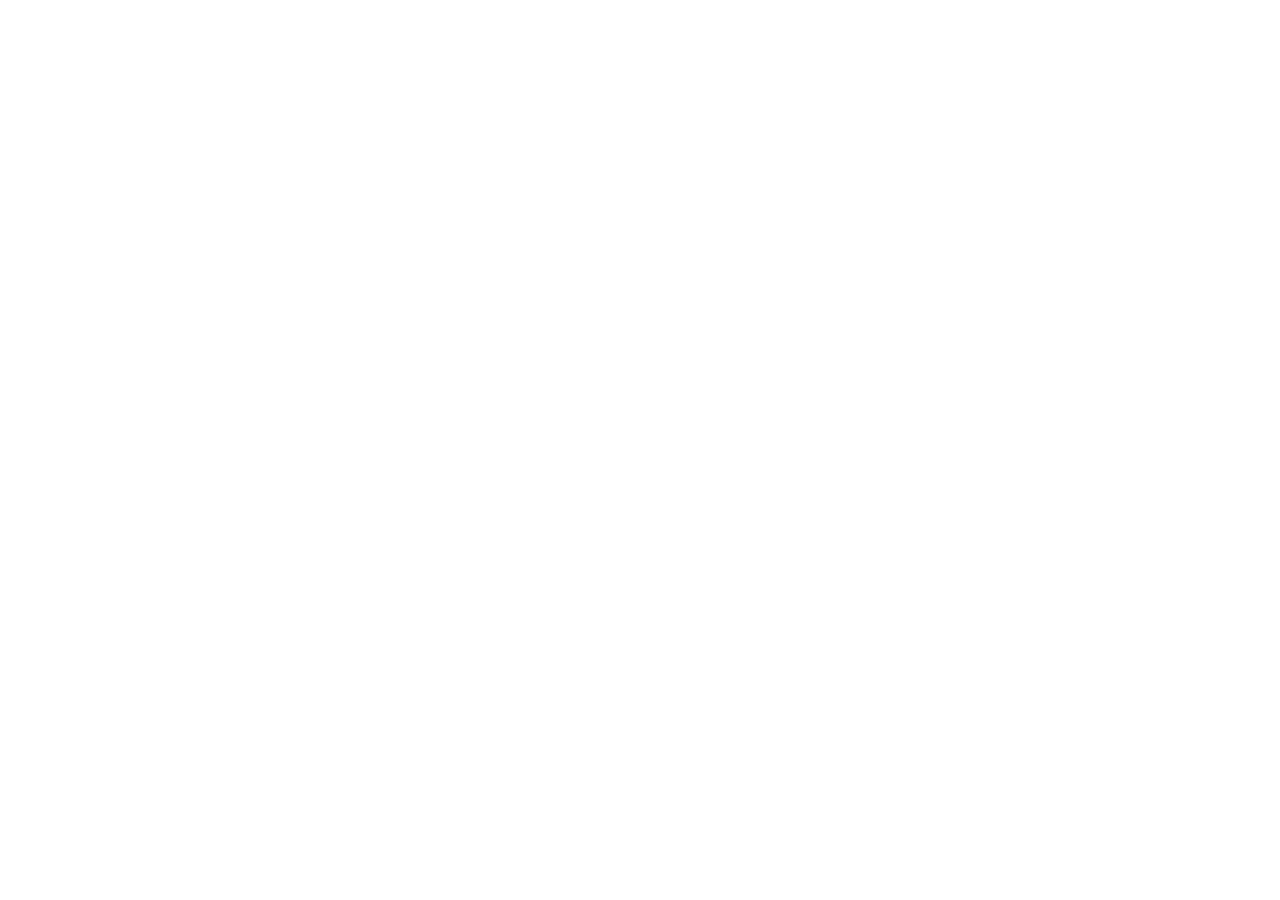
==== index.html @ 8ea020e8 "Add files via upload" ====
<!doctype html>
<html lang="en">
  <head>
    <meta charset="UTF-8" />
    <link rel="icon" type="image/svg+xml" href="/favicon.svg" />
    <meta name="viewport" content="width=device-width, initial-scale=1.0" />
    <meta name="theme-color" content="#090b0a" />
    <meta name="description" content="AI-powered marketing services and practical digital products for ambitious small businesses." />
    <meta property="og:type" content="website" />
    <meta property="og:url" content="https://ai.dev-set.com/" />
    <meta property="og:title" content="Dev-Set AI — Marketing smarter. Grow faster." />
    <meta property="og:description" content="AI-powered marketing services and practical digital products for ambitious small businesses." />
    <meta property="og:site_name" content="Dev-Set AI" />
    <title>Dev-Set AI — Marketing smarter. Grow faster.</title>
    <script type="module" crossorigin src="/assets/index-Lcvc9ckn.js"></script>
    <link rel="stylesheet" crossorigin href="/assets/index-BlDWDCMd.css">
  </head>
  <body>
    <div id="root"></div>
  </body>
</html>
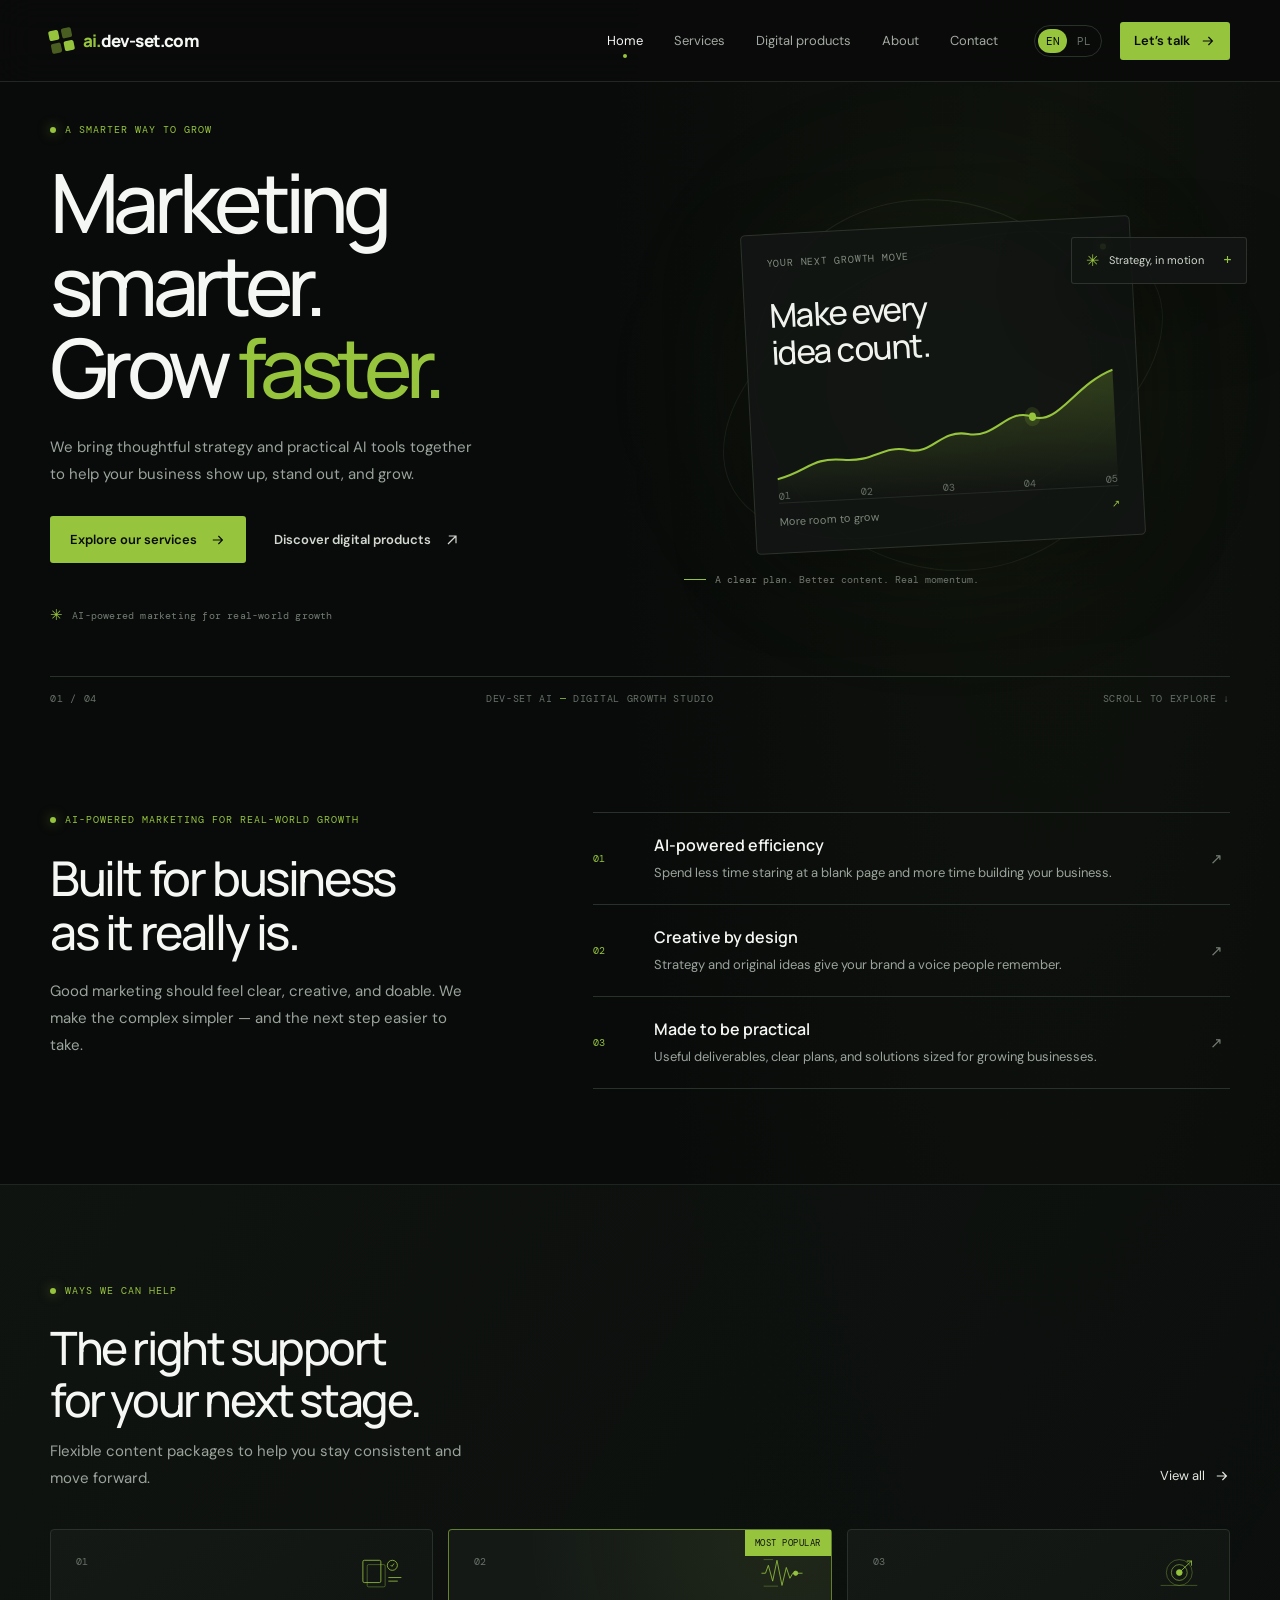
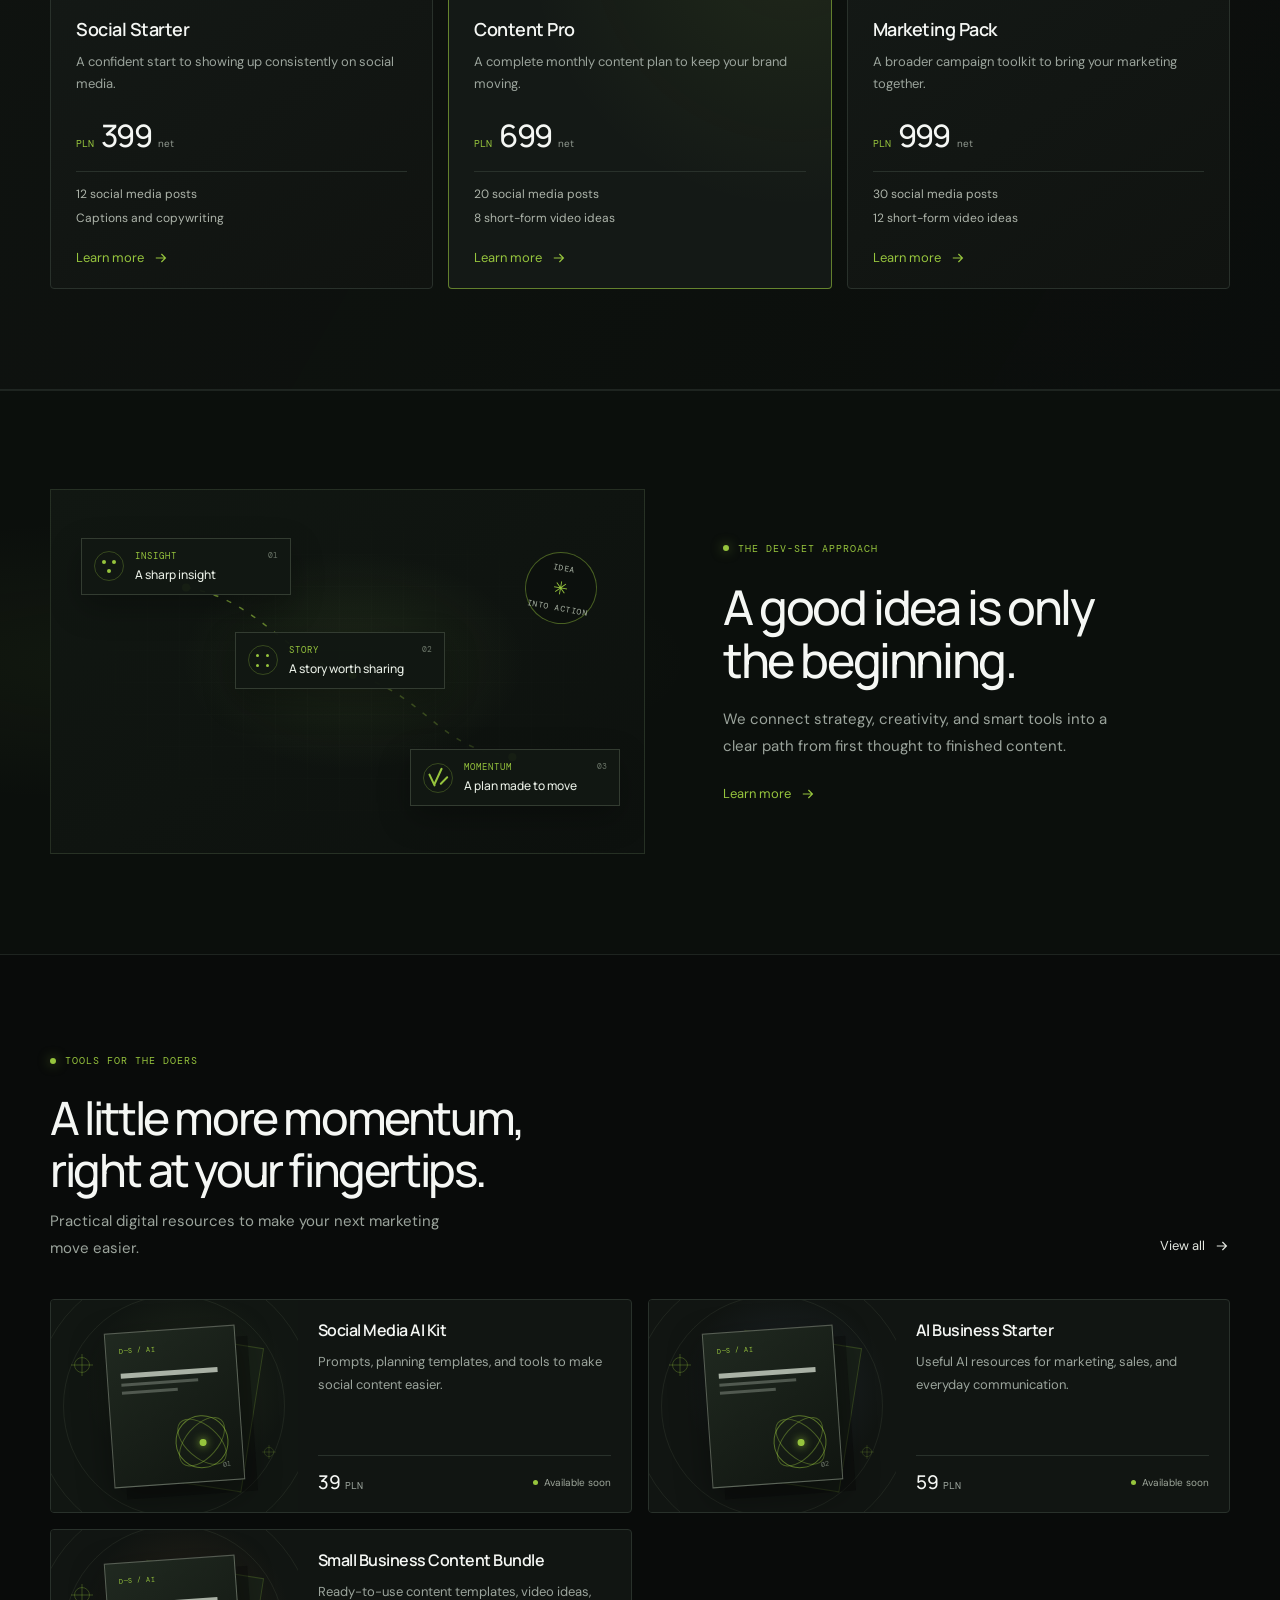
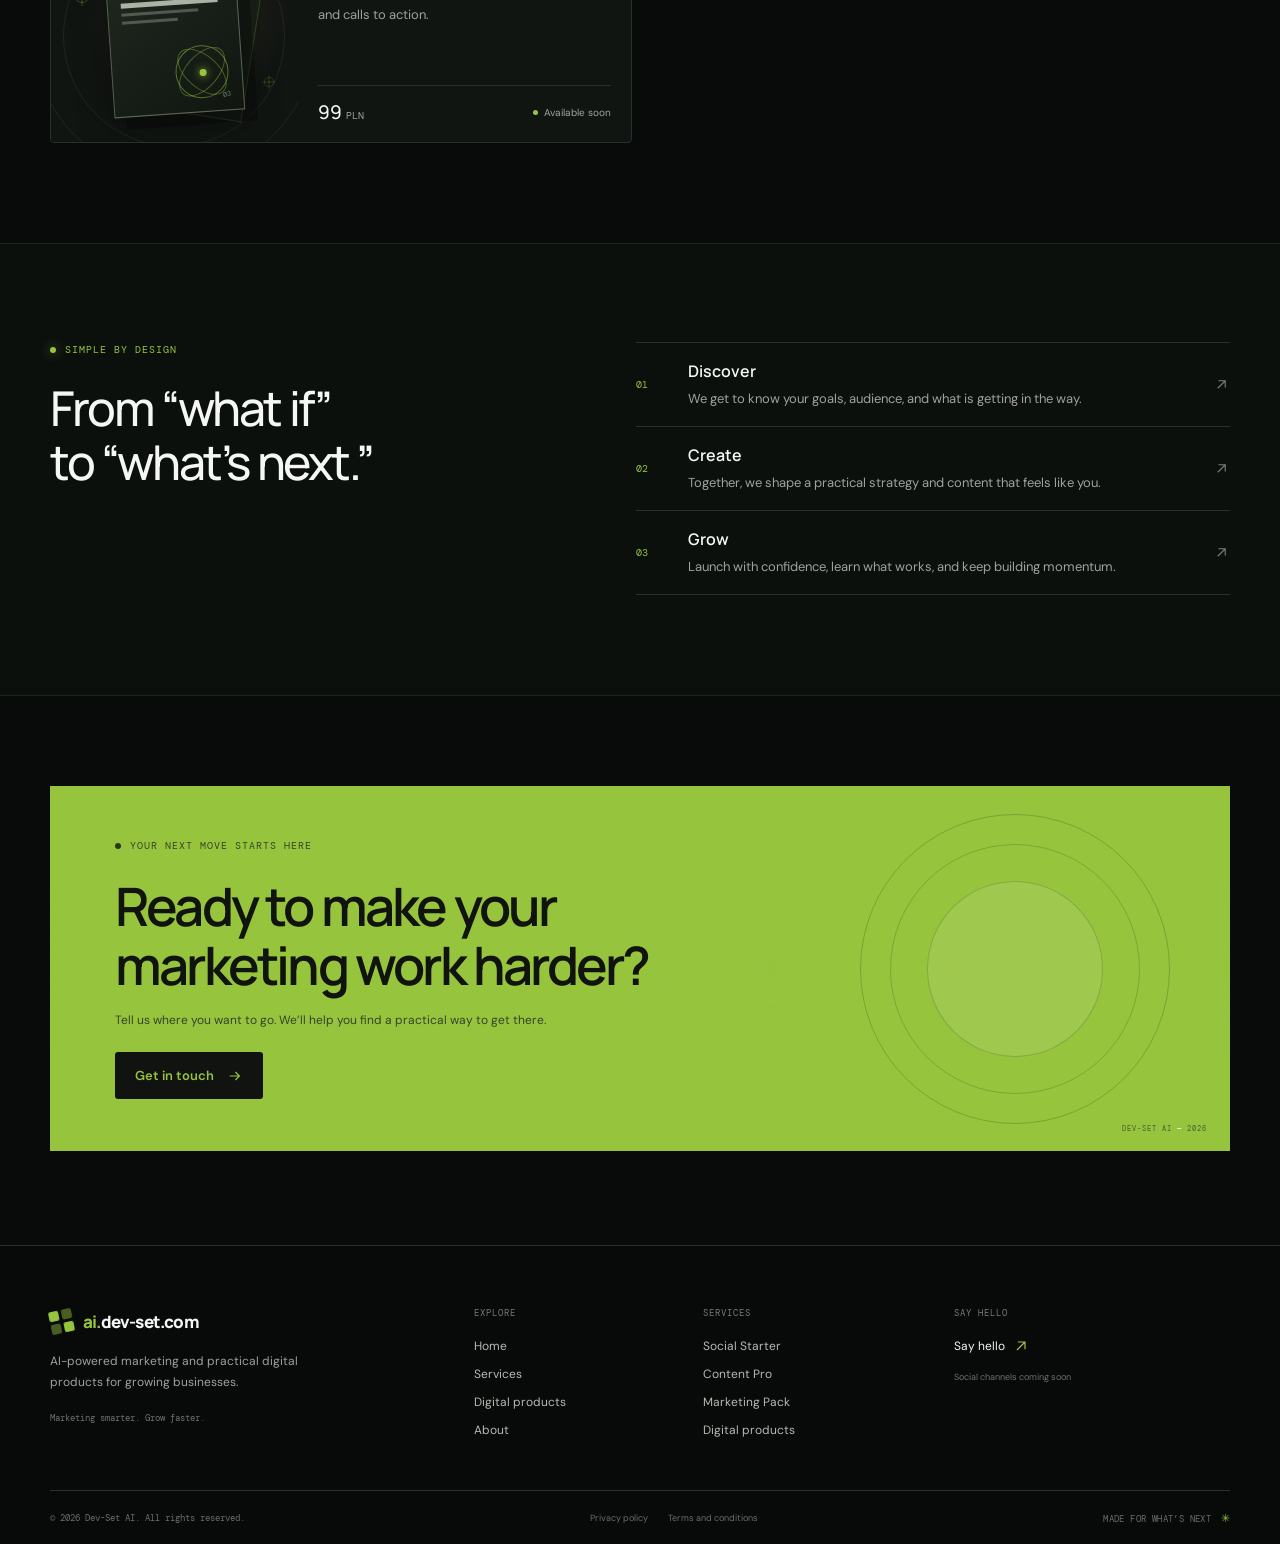
==== commit 20fb7233: "Add files via upload" ====
--- a/index.html
+++ b/index.html
@@ -5,17 +5,29 @@
     <link rel="icon" type="image/svg+xml" href="/favicon.svg" />
     <meta name="viewport" content="width=device-width, initial-scale=1.0" />
     <meta name="theme-color" content="#090b0a" />
-    <meta name="description" content="AI-powered marketing services and practical digital products for ambitious small businesses." />
+    <!-- SEO tags and structured data are generated for each route at build time. -->
+    <meta name="description" content="AI-powered social media content, marketing strategy, and digital resources for small businesses. Practical support to help your brand grow." />
+    <meta name="robots" content="index, follow" />
+    <link rel="canonical" href="https://ai.dev-set.com/" />
+    <link rel="alternate" hreflang="en" href="https://ai.dev-set.com/" />
+    <link rel="alternate" hreflang="pl" href="https://ai.dev-set.com/pl/" />
+    <link rel="alternate" hreflang="x-default" href="https://ai.dev-set.com/" />
     <meta property="og:type" content="website" />
     <meta property="og:url" content="https://ai.dev-set.com/" />
-    <meta property="og:title" content="Dev-Set AI — Marketing smarter. Grow faster." />
-    <meta property="og:description" content="AI-powered marketing services and practical digital products for ambitious small businesses." />
+    <meta property="og:title" content="AI Marketing for Small Businesses | Dev-Set AI" />
+    <meta property="og:description" content="AI-powered social media content, marketing strategy, and digital resources for small businesses. Practical support to help your brand grow." />
     <meta property="og:site_name" content="Dev-Set AI" />
-    <title>Dev-Set AI — Marketing smarter. Grow faster.</title>
-    <script type="module" crossorigin src="/assets/index-Lcvc9ckn.js"></script>
+    <meta property="og:locale" content="en_US" />
+    <meta property="og:locale:alternate" content="pl_PL" />
+    <meta name="twitter:card" content="summary" />
+    <meta name="twitter:title" content="AI Marketing for Small Businesses | Dev-Set AI" />
+    <meta name="twitter:description" content="AI-powered social media content, marketing strategy, and digital resources for small businesses. Practical support to help your brand grow." />
+    <script type="application/ld+json">[{"@context":"https://schema.org","@type":"Organization","name":"Dev-Set AI","url":"https://ai.dev-set.com","description":"AI-powered social media content, marketing strategy, and digital resources for small businesses. Practical support to help your brand grow."},{"@context":"https://schema.org","@type":"WebSite","name":"Dev-Set AI","url":"https://ai.dev-set.com","inLanguage":"en"},{"@context":"https://schema.org","@type":"WebPage","name":"AI Marketing for Small Businesses | Dev-Set AI","description":"AI-powered social media content, marketing strategy, and digital resources for small businesses. Practical support to help your brand grow.","url":"https://ai.dev-set.com/","inLanguage":"en","isPartOf":{"@type":"WebSite","name":"Dev-Set AI","url":"https://ai.dev-set.com"},"publisher":{"@type":"Organization","name":"Dev-Set AI","url":"https://ai.dev-set.com"}}]</script>
+    <title>AI Marketing for Small Businesses | Dev-Set AI</title>
+    <script type="module" crossorigin src="/assets/index-pZQTGpvp.js"></script>
     <link rel="stylesheet" crossorigin href="/assets/index-BlDWDCMd.css">
   </head>
   <body>
-    <div id="root"></div>
+    <div id="root"><a class="skip-link" href="#main-content">Skip to content</a><header class="site-header"><div class="header-inner page-width"><a class="brand" href="/"><span class="brand-symbol" aria-hidden="true"><i></i><i></i><i></i><i></i></span><span><span class="brand-ai">ai.</span>dev-set.com</span></a><button class="menu-toggle" type="button" aria-label="Open navigation" aria-expanded="false"><span></span><span></span></button><nav class="main-nav" aria-label="Main navigation"><a href="/" class="active" aria-current="page">Home</a><a href="/services/" class="">Services</a><a href="/digital-products/" class="">Digital products</a><a href="/about/" class="">About</a><a href="/contact/" class="">Contact</a><div class="mobile-nav-bottom"><div class="language-switch" role="group" aria-label="Language"><button type="button" class="selected" aria-pressed="true">EN</button><button type="button" class="" aria-pressed="false">PL</button></div><a class="button button-primary nav-cta" href="/contact/">Let’s talk<svg aria-hidden="true" viewBox="0 0 20 20" fill="none"><path d="M3.5 10h12m-5-5 5 5-5 5" stroke="currentColor" stroke-width="1.5"></path></svg></a></div></nav><div class="desktop-nav-actions"><div class="language-switch" role="group" aria-label="Language"><button type="button" class="selected" aria-pressed="true">EN</button><button type="button" class="" aria-pressed="false">PL</button></div><a class="button button-small" href="/contact/">Let’s talk<svg aria-hidden="true" viewBox="0 0 20 20" fill="none"><path d="M3.5 10h12m-5-5 5 5-5 5" stroke="currentColor" stroke-width="1.5"></path></svg></a></div></div></header><main id="main-content" tabindex="-1"><section class="hero page-width"><div class="hero-copy"><p class="eyebrow"><span class="eyebrow-dot"></span>A smarter way to grow</p><h1>Marketing smarter.<br/>Grow <em>faster.</em></h1><p class="hero-description">We bring thoughtful strategy and practical AI tools together to help your business show up, stand out, and grow.</p><div class="hero-actions"><a class="button button-primary" href="/services/">Explore our services<svg aria-hidden="true" viewBox="0 0 20 20" fill="none"><path d="M3.5 10h12m-5-5 5 5-5 5" stroke="currentColor" stroke-width="1.5"></path></svg></a><a class="button button-quiet" href="/digital-products/">Discover digital products<svg aria-hidden="true" viewBox="0 0 20 20" fill="none"><path d="M5 15 15 5M6 5h9v9" stroke="currentColor" stroke-width="1.5"></path></svg></a></div><div class="hero-proof"><span class="proof-star">✳</span><span>AI-powered marketing for real-world growth</span></div></div><div class="hero-art" role="img" aria-label="A clear plan. Better content. Real momentum."><div class="orbit orbit-one"></div><div class="orbit orbit-two"></div><div class="art-glow"></div><div class="hero-panel panel-main"><div class="panel-header"><span>YOUR NEXT GROWTH MOVE</span><span class="live-dot"></span></div><div class="panel-main-title">Make every<br/>idea count.</div><div class="chart-area"><div class="chart-labels"><span>01</span><span>02</span><span>03</span><span>04</span><span>05</span></div><svg viewBox="0 0 380 116" preserveAspectRatio="none" role="presentation"><defs><linearGradient id="chartFill" x1="0" x2="0" y1="0" y2="1"><stop offset="0" stop-color="#96c43d" stop-opacity=".25"></stop><stop offset="1" stop-color="#96c43d" stop-opacity="0"></stop></linearGradient></defs><path d="M0 94 C34 88 39 75 74 79 S119 67 147 73 S184 55 215 61 S260 38 288 48 S337 20 380 8 V116 H0Z" fill="url(#chartFill)"></path><path d="M0 94 C34 88 39 75 74 79 S119 67 147 73 S184 55 215 61 S260 38 288 48 S337 20 380 8" fill="none" stroke="#96c43d" stroke-width="2"></path><circle cx="288" cy="48" r="4" fill="#96c43d"></circle><circle cx="288" cy="48" r="9" fill="#96c43d" fill-opacity=".15"></circle></svg></div><div class="panel-footer"><span>More room to grow</span><strong>↗</strong></div></div><div class="hero-panel panel-float"><span class="float-icon">✳</span><span>Strategy, in motion</span><b>+</b></div><div class="hero-orbit-caption"><span></span>A clear plan. Better content. Real momentum.</div></div><div class="hero-bottom-line"><span>01 / 04</span><span>DEV-SET AI <i>—</i> <!-- -->DIGITAL GROWTH STUDIO</span><span>SCROLL TO EXPLORE<!-- --> ↓</span></div></section><section class="value-section page-width section-pad"><div class="value-intro"><div class="section-heading reveal"><p class="eyebrow"><span class="eyebrow-dot"></span>AI-powered marketing for real-world growth</p><h2>Built for business<br/>as it really is.</h2><p class="section-lede">Good marketing should feel clear, creative, and doable. We make the complex simpler — and the next step easier to take.</p></div></div><div class="benefit-list"><article class="benefit reveal"><span class="benefit-number">01</span><div><h3>AI-powered efficiency</h3><p>Spend less time staring at a blank page and more time building your business.</p></div><span class="benefit-plus" aria-hidden="true">↗</span></article><article class="benefit reveal"><span class="benefit-number">02</span><div><h3>Creative by design</h3><p>Strategy and original ideas give your brand a voice people remember.</p></div><span class="benefit-plus" aria-hidden="true">↗</span></article><article class="benefit reveal"><span class="benefit-number">03</span><div><h3>Made to be practical</h3><p>Useful deliverables, clear plans, and solutions sized for growing businesses.</p></div><span class="benefit-plus" aria-hidden="true">↗</span></article></div></section><section class="section-pad section-muted"><div class="page-width"><div class="section-row"><div class="section-heading reveal"><p class="eyebrow"><span class="eyebrow-dot"></span>Ways we can help</p><h2>The right support<br/>for your next stage.</h2><p class="section-lede">Flexible content packages to help you stay consistent and move forward.</p></div><a class="text-link section-all-link" href="/services/">View all<svg aria-hidden="true" viewBox="0 0 20 20" fill="none"><path d="M3.5 10h12m-5-5 5 5-5 5" stroke="currentColor" stroke-width="1.5"></path></svg></a></div><div class="service-grid compact-grid"><article class="service-card reveal"><div class="card-topline"><span>0<!-- -->1</span><span class="card-mark"><svg viewBox="0 0 64 48" fill="none" aria-hidden="true"><rect x="4" y="7" width="25" height="31" rx="2" stroke="currentColor"></rect><rect x="10" y="13" width="25" height="31" rx="2" stroke="currentColor" opacity=".48"></rect><circle cx="45" cy="14" r="7" stroke="currentColor"></circle><path d="M40 31h17M40 36h12" stroke="currentColor" stroke-linecap="round"></path><path d="m43 14 1.5 1.5L47 12" stroke="currentColor" stroke-linecap="round" stroke-linejoin="round"></path></svg></span></div><h3>Social Starter</h3><p class="card-copy">A confident start to showing up consistently on social media.</p><div class="service-price"><span class="currency">PLN</span><strong>399</strong><span>net</span></div><div class="card-divider"></div><p class="deliverable">12 social media posts</p><p class="deliverable">Captions and copywriting</p><a class="text-link" href="/services/">Learn more<svg aria-hidden="true" viewBox="0 0 20 20" fill="none"><path d="M3.5 10h12m-5-5 5 5-5 5" stroke="currentColor" stroke-width="1.5"></path></svg></a></article><article class="service-card reveal featured"><span class="popular-label">Most popular</span><div class="card-topline"><span>0<!-- -->2</span><span class="card-mark"><svg viewBox="0 0 64 48" fill="none" aria-hidden="true"><path d="M4 25h5l4-11 6 22 6-29 7 35 6-25 5 15 4-7h13" stroke="currentColor" stroke-linecap="round" stroke-linejoin="round"></path><circle cx="51" cy="25" r="3" fill="currentColor"></circle><path d="M7 6h12M7 43h19" stroke="currentColor" stroke-linecap="round" opacity=".42"></path></svg></span></div><h3>Content Pro</h3><p class="card-copy">A complete monthly content plan to keep your brand moving.</p><div class="service-price"><span class="currency">PLN</span><strong>699</strong><span>net</span></div><div class="card-divider"></div><p class="deliverable">20 social media posts</p><p class="deliverable">8 short-form video ideas</p><a class="text-link" href="/services/">Learn more<svg aria-hidden="true" viewBox="0 0 20 20" fill="none"><path d="M3.5 10h12m-5-5 5 5-5 5" stroke="currentColor" stroke-width="1.5"></path></svg></a></article><article class="service-card reveal"><div class="card-topline"><span>0<!-- -->3</span><span class="card-mark"><svg viewBox="0 0 64 48" fill="none" aria-hidden="true"><circle cx="31" cy="24" r="18" stroke="currentColor" opacity=".42"></circle><circle cx="31" cy="24" r="11" stroke="currentColor" opacity=".72"></circle><circle cx="31" cy="24" r="4" fill="currentColor"></circle><path d="M31 24 48 8M42 8h6v6" stroke="currentColor" stroke-linecap="round" stroke-linejoin="round"></path><path d="M5 42h51" stroke="currentColor" opacity=".4"></path></svg></span></div><h3>Marketing Pack</h3><p class="card-copy">A broader campaign toolkit to bring your marketing together.</p><div class="service-price"><span class="currency">PLN</span><strong>999</strong><span>net</span></div><div class="card-divider"></div><p class="deliverable">30 social media posts</p><p class="deliverable">12 short-form video ideas</p><a class="text-link" href="/services/">Learn more<svg aria-hidden="true" viewBox="0 0 20 20" fill="none"><path d="M3.5 10h12m-5-5 5 5-5 5" stroke="currentColor" stroke-width="1.5"></path></svg></a></article></div></div></section><section class="studio-section section-pad"><div class="page-width studio-feature"><div class="studio-visual reveal" role="img" aria-label="We connect strategy, creativity, and smart tools into a clear path from first thought to finished content."><div class="studio-visual-grid"></div><svg class="studio-connectors" viewBox="0 0 520 350" fill="none" aria-hidden="true"><path d="M101 88C174 100 195 157 265 174s84 74 157 81" stroke="url(#studioLine)" stroke-width="1.5" stroke-dasharray="4 7"></path><circle cx="101" cy="88" r="4" fill="#96c43d"></circle><circle cx="265" cy="174" r="4" fill="#96c43d"></circle><circle cx="422" cy="255" r="4" fill="#96c43d"></circle><defs><linearGradient id="studioLine" x1="101" y1="88" x2="422" y2="255" gradientUnits="userSpaceOnUse"><stop stop-color="#96c43d" stop-opacity=".8"></stop><stop offset="1" stop-color="#96c43d" stop-opacity=".14"></stop></linearGradient></defs></svg><article class="studio-node studio-node-one"><span class="studio-node-icon node-icon-one"><i></i><i></i><i></i></span><span><small>INSIGHT</small><b>A sharp insight</b></span><span class="studio-node-number">01</span></article><article class="studio-node studio-node-two"><span class="studio-node-icon node-icon-two"><i></i><i></i><i></i><i></i></span><span><small>STORY</small><b>A story worth sharing</b></span><span class="studio-node-number">02</span></article><article class="studio-node studio-node-three"><span class="studio-node-icon node-icon-three"><i></i><i></i><i></i></span><span><small>MOMENTUM</small><b>A plan made to move</b></span><span class="studio-node-number">03</span></article><div class="studio-stamp" aria-hidden="true"><span>IDEA</span><i>✳</i><span>INTO ACTION</span></div></div><div class="studio-copy"><div class="section-heading reveal"><p class="eyebrow"><span class="eyebrow-dot"></span>The Dev-Set approach</p><h2>A good idea is only<br/>the beginning.</h2><p class="section-lede">We connect strategy, creativity, and smart tools into a clear path from first thought to finished content.</p></div><a class="text-link studio-link" href="/about/">Learn more<svg aria-hidden="true" viewBox="0 0 20 20" fill="none"><path d="M3.5 10h12m-5-5 5 5-5 5" stroke="currentColor" stroke-width="1.5"></path></svg></a></div></div></section><section class="section-pad page-width"><div class="section-row"><div class="section-heading reveal"><p class="eyebrow"><span class="eyebrow-dot"></span>Tools for the doers</p><h2>A little more momentum,<br/>right at your fingertips.</h2><p class="section-lede">Practical digital resources to make your next marketing move easier.</p></div><a class="text-link section-all-link" href="/digital-products/">View all<svg aria-hidden="true" viewBox="0 0 20 20" fill="none"><path d="M3.5 10h12m-5-5 5 5-5 5" stroke="currentColor" stroke-width="1.5"></path></svg></a></div><div class="product-grid compact-grid"><article class="product-card reveal product-tone-1"><div class="product-art" aria-hidden="true"><div class="mockup-sheet"><span class="mockup-logo">D—S / AI</span><span class="mockup-lines"><i></i><i></i><i></i></span><span class="mockup-orbit"><i></i><b></b></span><span class="mockup-index">0<!-- -->1</span></div><div class="mockup-back"></div><span class="art-spark art-spark-one"></span><span class="art-spark art-spark-two"></span><span class="art-chip">Social media</span></div><div class="product-info"><h3>Social Media AI Kit</h3><p>Prompts, planning templates, and tools to make social content easier.</p><div class="product-bottom"><strong>39<!-- --> <small>PLN</small></strong><span class="soon-label"><span></span>Available soon</span></div></div></article><article class="product-card reveal product-tone-2"><div class="product-art" aria-hidden="true"><div class="mockup-sheet"><span class="mockup-logo">D—S / AI</span><span class="mockup-lines"><i></i><i></i><i></i></span><span class="mockup-orbit"><i></i><b></b></span><span class="mockup-index">0<!-- -->2</span></div><div class="mockup-back"></div><span class="art-spark art-spark-one"></span><span class="art-spark art-spark-two"></span><span class="art-chip">AI toolkit</span></div><div class="product-info"><h3>AI Business Starter</h3><p>Useful AI resources for marketing, sales, and everyday communication.</p><div class="product-bottom"><strong>59<!-- --> <small>PLN</small></strong><span class="soon-label"><span></span>Available soon</span></div></div></article><article class="product-card reveal product-tone-3"><div class="product-art" aria-hidden="true"><div class="mockup-sheet"><span class="mockup-logo">D—S / AI</span><span class="mockup-lines"><i></i><i></i><i></i></span><span class="mockup-orbit"><i></i><b></b></span><span class="mockup-index">0<!-- -->3</span></div><div class="mockup-back"></div><span class="art-spark art-spark-one"></span><span class="art-spark art-spark-two"></span><span class="art-chip">Content planning</span></div><div class="product-info"><h3>Small Business Content Bundle</h3><p>Ready-to-use content templates, video ideas, and calls to action.</p><div class="product-bottom"><strong>99<!-- --> <small>PLN</small></strong><span class="soon-label"><span></span>Available soon</span></div></div></article></div></section><section class="process-section section-pad"><div class="page-width process-layout"><div class="section-heading reveal"><p class="eyebrow"><span class="eyebrow-dot"></span>Simple by design</p><h2>From “what if”<br/>to “what’s next.”</h2></div><div class="process-list"><article class="process-step reveal"><span>01</span><div><h3>Discover</h3><p>We get to know your goals, audience, and what is getting in the way.</p></div><svg aria-hidden="true" viewBox="0 0 20 20" fill="none"><path d="M5 15 15 5M6 5h9v9" stroke="currentColor" stroke-width="1.5"></path></svg></article><article class="process-step reveal"><span>02</span><div><h3>Create</h3><p>Together, we shape a practical strategy and content that feels like you.</p></div><svg aria-hidden="true" viewBox="0 0 20 20" fill="none"><path d="M5 15 15 5M6 5h9v9" stroke="currentColor" stroke-width="1.5"></path></svg></article><article class="process-step reveal"><span>03</span><div><h3>Grow</h3><p>Launch with confidence, learn what works, and keep building momentum.</p></div><svg aria-hidden="true" viewBox="0 0 20 20" fill="none"><path d="M5 15 15 5M6 5h9v9" stroke="currentColor" stroke-width="1.5"></path></svg></article></div></div></section><section class="cta-section page-width reveal"><div class="cta-orb" aria-hidden="true"></div><div class="cta-content"><p class="eyebrow"><span class="eyebrow-dot"></span>Your next move starts here</p><h2>Ready to make your<br/>marketing work harder?</h2><p>Tell us where you want to go. We’ll help you find a practical way to get there.</p><a class="button button-dark" href="/contact/">Get in touch<svg aria-hidden="true" viewBox="0 0 20 20" fill="none"><path d="M3.5 10h12m-5-5 5 5-5 5" stroke="currentColor" stroke-width="1.5"></path></svg></a></div><div class="cta-index">DEV-SET AI <span>—</span> 2026</div></section></main><footer class="site-footer"><div class="page-width"><div class="footer-main"><div class="footer-brand"><a class="brand" href="/"><span class="brand-symbol" aria-hidden="true"><i></i><i></i><i></i><i></i></span><span><span class="brand-ai">ai.</span>dev-set.com</span></a><p>AI-powered marketing and practical digital products for growing businesses.</p><span class="footer-tagline">Marketing smarter. Grow faster.</span></div><div class="footer-column"><span class="footer-heading">Explore</span><a href="/">Home</a><a href="/services/">Services</a><a href="/digital-products/">Digital products</a><a href="/about/">About</a></div><div class="footer-column"><span class="footer-heading">Services</span><a href="/services/">Social Starter</a><a href="/services/">Content Pro</a><a href="/services/">Marketing Pack</a><a href="/digital-products/">Digital products</a></div><div class="footer-column footer-contact"><span class="footer-heading">Say hello</span><button class="footer-email" type="button">Say hello<svg aria-hidden="true" viewBox="0 0 20 20" fill="none"><path d="M5 15 15 5M6 5h9v9" stroke="currentColor" stroke-width="1.5"></path></svg></button><span class="social-placeholder">Social channels coming soon</span></div></div><div class="footer-bottom"><span>© <!-- -->2026<!-- --> Dev-Set AI. <!-- -->All rights reserved.</span><div><a href="/privacy-policy/">Privacy policy</a><a href="/terms/">Terms and conditions</a></div><span class="footer-location">MADE FOR WHAT’S NEXT<!-- --> <i>✳</i></span></div></div></footer></div>
   </body>
 </html>
--- a/assets/index-BlDWDCMd.css
+++ b/assets/index-BlDWDCMd.css
@@ -0,0 +1 @@
+@import "https://fonts.googleapis.com/css2?family=DM+Mono:wght@400;500&family=DM+Sans:wght@400;500;600;700&family=Manrope:wght@400;500;600;700;800&display=swap";:root{color:#f5f7f4;font-synthesis:none;text-rendering:optimizelegibility;-webkit-font-smoothing:antialiased;-moz-osx-font-smoothing:grayscale;font-optical-sizing:auto;--bg:#090b0a;--bg-soft:#0f1310;--card:#141816;--accent:#96c43d;--text:#f5f7f4;--muted:#9ba49c;--dim:#69716a;--line:#29312b;--mono:"DM Mono", monospace;--heading:"Manrope", "DM Sans", sans-serif;background:#090b0a;font-family:DM Sans,Segoe UI,sans-serif;font-weight:400}*{box-sizing:border-box}html{scroll-behavior:smooth;min-width:320px;scroll-padding-top:88px}body{background:radial-gradient(ellipse at 82% 4%, #789d410e, transparent 28rem), var(--bg);min-width:320px;margin:0}body,button,a{font-family:DM Sans,Segoe UI,sans-serif}button,a{cursor:pointer;-webkit-tap-highlight-color:transparent}button{color:inherit}a{color:inherit;text-decoration:none}button:focus-visible,a:focus-visible{outline:2px solid var(--accent);outline-offset:4px}::selection{color:#090b0a;background:var(--accent)}@media (prefers-reduced-motion:reduce){*,:before,:after{scroll-behavior:auto!important;transition-duration:.01ms!important;animation-duration:.01ms!important;animation-iteration-count:1!important}}#root{overflow:clip}.page-width{width:min(1180px,100% - 64px);margin-inline:auto}.skip-link{z-index:20;color:#080a08;background:var(--accent);padding:10px 14px;position:fixed;top:10px;left:10px;transform:translateY(-160%)}.skip-link:focus{transform:translateY(0)}.site-header{z-index:10;-webkit-backdrop-filter:blur(18px);backdrop-filter:blur(18px);background:#090b0ae3;border-bottom:1px solid #29312bc2;height:82px;position:sticky;top:0}.header-inner{justify-content:space-between;align-items:center;height:100%;display:flex}.brand{font-family:var(--heading);letter-spacing:-.8px;white-space:nowrap;align-items:center;gap:10px;font-size:19px;font-weight:800;line-height:1;display:inline-flex}.brand-ai{color:var(--accent)}.brand-symbol{grid-template-columns:repeat(2,1fr);gap:3px;width:23px;height:23px;display:grid;transform:rotate(-12deg)}.brand-symbol i{background:var(--accent);border-radius:2px;display:block}.brand-symbol i:nth-child(2),.brand-symbol i:nth-child(3){opacity:.46}.main-nav{align-items:center;gap:31px;margin-left:auto;margin-right:36px;display:flex}.main-nav>a{color:#a4aaa4;padding-block:10px;font-size:12px;transition:color .2s;position:relative}.main-nav>a:hover,.main-nav>a.active{color:var(--text)}.main-nav>a.active:after{content:"";background:var(--accent);border-radius:50%;width:4px;height:4px;position:absolute;bottom:1px;left:calc(50% - 2px)}.desktop-nav-actions{align-items:center;gap:18px;display:flex}.language-switch{border:1px solid var(--line);border-radius:30px;align-items:center;gap:2px;padding:3px;display:flex}.language-switch button{min-width:29px;color:var(--dim);font:10px var(--mono);cursor:pointer;background:0 0;border:0;border-radius:20px;padding:5px 6px;transition:color .2s,background .2s}.language-switch button.selected{color:var(--bg);background:var(--accent)}.button{border:1px solid #0000;border-radius:3px;justify-content:center;align-items:center;gap:13px;min-height:47px;padding:0 19px;font-size:12px;font-weight:600;transition:background .2s,color .2s,border-color .2s,transform .2s;display:inline-flex}.button:hover{transform:translateY(-2px)}.button svg,.text-link svg,.contact-email svg,.footer-email svg{flex:none;width:16px;height:16px}.button-primary{color:#0a0c09;background:var(--accent);position:relative;overflow:hidden}.button-primary:after{content:"";background:#ffffff5c;width:28%;transition:left .55s;position:absolute;top:-40%;bottom:-40%;left:-45%;transform:skew(-22deg)}.button-primary:hover:after{left:125%}.button-primary:hover{background:#a7d34f}.button-small{min-height:38px;color:var(--bg);background:var(--accent);gap:10px;padding:0 13px;font-size:11px}.button-quiet{color:#d3d8d1;background:0 0}.button-quiet:hover{color:var(--accent)}.button-dark{color:var(--accent);background:#10130f}.button-dark:hover{color:#0a0c09;background:#fff}.mobile-nav-bottom,.menu-toggle{display:none}.hero{grid-template-columns:1fr 1fr;align-items:center;gap:30px;min-height:615px;padding-top:40px;padding-bottom:76px;display:grid;position:relative}.hero-copy{z-index:1;padding-bottom:22px;position:relative}.eyebrow{color:var(--accent);font:9px/1.5 var(--mono);letter-spacing:1px;text-transform:uppercase;align-items:center;gap:9px;margin:0 0 24px;display:flex}.eyebrow-dot{background:var(--accent);border-radius:50%;flex:none;width:6px;height:6px;box-shadow:0 0 12px #96c43d99}h1,h2,h3,p{margin-top:0}h1,h2,h3{font-family:var(--heading)}.hero h1,.inner-hero h1,.contact-copy h1{letter-spacing:-5.7px;margin:0;font-size:clamp(52px,6.4vw,82px);font-weight:500;line-height:1.01}h1 em,h2 em{color:var(--accent);font-style:normal}.hero-description{max-width:435px;color:var(--muted);margin:25px 0 28px;font-size:14px;line-height:1.8}.hero-actions{align-items:center;gap:8px;display:flex}.hero-proof{color:#737c73;font:9px var(--mono);letter-spacing:.2px;align-items:center;gap:9px;margin-top:42px;display:flex}.proof-star{color:var(--accent);font-size:15px}.hero-art{isolation:isolate;place-items:center;min-height:448px;display:grid;position:relative}.art-glow{z-index:-1;filter:blur(90px);background:#7aae361f;border-radius:50%;width:330px;height:300px;animation:8s ease-in-out infinite alternate glow-pulse;position:absolute}.orbit{border:1px solid #bedb9f17;border-radius:50%;position:absolute;transform:rotate(-25deg)}.orbit-one{width:470px;height:260px}.orbit-two{width:390px;height:360px;transform:rotate(38deg)}.hero-panel{background:#121613e6;border:1px solid #a2b59a30;position:absolute;box-shadow:0 24px 80px #00000054}.panel-main{z-index:1;border-radius:5px;width:min(390px,84%);min-height:320px;padding:22px 24px 18px;animation:7s ease-in-out infinite card-float;transform:rotate(-3deg)}.panel-header{color:#818a7e;font:8px var(--mono);letter-spacing:.8px;justify-content:space-between;align-items:center;display:flex}.live-dot{background:var(--accent);width:6px;height:6px;box-shadow:0 0 10px var(--accent);border-radius:50%}.panel-main-title{color:#f0f3ed;font:500 33px/1.12 var(--heading);letter-spacing:-1.5px;margin-top:28px}.panel-main-title em{color:var(--accent);font-style:normal}.chart-area{height:124px;margin-top:7px;position:relative}.chart-area svg{width:100%;height:100%;overflow:visible}.chart-labels{z-index:1;color:#666f65;font:7px var(--mono);justify-content:space-between;display:flex;position:absolute;inset:auto 0 0}.panel-footer{color:#7d877b;border-top:1px solid #9db09621;justify-content:space-between;padding-top:11px;font-size:9px;display:flex}.panel-footer strong{color:var(--accent);font:10px var(--mono)}.panel-float{z-index:2;color:#d2d7cf;border-radius:3px;align-items:center;gap:10px;padding:12px 14px;font-size:9px;animation:6s ease-in-out 1s infinite card-float;display:flex;top:17%;right:-3%}.panel-float b{color:var(--accent);font:15px var(--mono);margin-left:9px}.float-icon{color:var(--accent);font-size:16px}.hero-orbit-caption{color:#80877d;font:8px var(--mono);align-items:center;gap:9px;display:flex;position:absolute;bottom:23px;left:5%}.hero-orbit-caption span{background:var(--accent);width:22px;height:1px}.hero-bottom-line{border-top:1px solid var(--line);color:#677068;font:8px var(--mono);letter-spacing:.7px;justify-content:space-between;padding-top:15px;display:flex;position:absolute;bottom:18px;left:0;right:0}.hero-bottom-line i{color:var(--accent);font-style:normal}.section-pad{padding-top:98px;padding-bottom:100px}.section-muted{background:linear-gradient(120deg,#111612cc,#0b0e0cbd);border-block:1px solid #29312ba6}.value-section{grid-template-columns:.82fr 1.18fr;gap:100px;padding-top:89px;padding-bottom:95px;display:grid}.section-heading h2,.about-copy h2{letter-spacing:-2.4px;margin:0;font-size:clamp(35px,4vw,48px);font-weight:500;line-height:1.12}.section-lede{max-width:420px;color:var(--muted);margin:19px 0 0;font-size:13px;line-height:1.8}.benefit-list{border-top:1px solid var(--line)}.benefit{border-bottom:1px solid var(--line);grid-template-columns:47px 1fr 20px;align-items:center;gap:14px;min-height:92px;display:grid}.benefit-number,.process-step>span{color:var(--accent);font:9px var(--mono)}.benefit h3,.process-step h3{margin:0 0 6px;font-size:14px;font-weight:600}.benefit p,.process-step p{color:var(--muted);margin:0;font-size:11px;line-height:1.65}.benefit-plus{color:#737b72;font:15px var(--mono);transition:color .2s,transform .2s}.benefit:hover .benefit-plus{color:var(--accent);transform:translate(2px,-2px)}.section-row{justify-content:space-between;align-items:end;gap:24px;margin-bottom:37px;display:flex}.section-row .section-heading{max-width:650px}.section-row .section-heading h2{font-size:clamp(34px,4vw,46px)}.section-row .section-lede{margin-top:13px}.text-link{color:#e3e7e0;align-items:center;gap:9px;font-size:11px;transition:color .2s,gap .2s;display:inline-flex}.text-link:hover{color:var(--accent);gap:14px}.contact-action{cursor:pointer;background:0 0;border:0;padding:0}.section-all-link{white-space:nowrap;margin-bottom:8px}.service-grid{grid-template-columns:repeat(3,1fr);gap:15px;display:grid}.service-card{border:1px solid var(--line);background:linear-gradient(145deg,#141916,#101310);border-radius:4px;flex-direction:column;min-height:347px;padding:25px 25px 22px;transition:border-color .25s,transform .25s,background .25s;display:flex;position:relative}.service-card:hover{background:linear-gradient(145deg,#191f19,#111511);border-color:#536247;transform:translateY(-4px)}.service-card.featured{background:radial-gradient(at 90% 0,#96c43d17,#0000 55%),#141916;border-color:#96c43d99}.popular-label{color:#11140f;background:var(--accent);font:8px var(--mono);text-transform:uppercase;letter-spacing:.5px;padding:7px 10px;position:absolute;top:0;right:0}.card-topline{color:#687168;font:9px var(--mono);justify-content:space-between;margin-bottom:28px;display:flex}.card-mark{width:48px;height:34px;color:var(--accent);place-items:center;display:grid}.card-mark svg{stroke:currentColor;stroke-width:1.15px;width:46px;height:35px;overflow:visible}.service-card h3,.product-info h3{letter-spacing:-.5px;margin:0 0 10px;font-size:18px;font-weight:600}.card-copy{min-height:42px;color:var(--muted);margin:0 0 19px;font-size:11px;line-height:1.7}.service-price{color:#929a91;align-items:baseline;gap:7px;margin:auto 0 15px;font-size:9px;display:flex}.service-price strong{color:var(--text);font:500 31px var(--heading);letter-spacing:-1.7px}.service-price .currency{font:9px var(--mono);color:var(--accent)}.card-divider{background:var(--line);height:1px;margin-bottom:13px}.deliverable{color:#aeb5ab;margin:0 0 6px;font-size:10px;line-height:1.5}.service-card>.text-link{color:var(--accent);margin-top:16px}.product-grid{grid-template-columns:repeat(2,1fr);gap:16px;display:grid}.product-card{border:1px solid var(--line);background:#111512;border-radius:4px;transition:border-color .25s,transform .25s;overflow:hidden}.product-card:hover{border-color:#505d48;transform:translateY(-4px)}.product-art{background:radial-gradient(at 55% 40%,#74905226,#0000 53%),#111612;place-items:center;height:205px;display:grid;position:relative;overflow:hidden}.product-art:before,.product-art:after{content:"";border:1px solid #afc69b17;border-radius:50%;width:220px;height:220px;position:absolute}.product-art:after{width:280px;height:280px}.product-tone-2 .product-art{background:radial-gradient(at 55% 40%,#637ba529,#0000 53%),#111512}.product-tone-3 .product-art{background:radial-gradient(at 55% 40%,#ae794726,#0000 53%),#111512}.product-tone-4 .product-art{background:radial-gradient(at 55% 40%,#967cb12b,#0000 53%),#111512}.mockup-sheet{z-index:1;background:linear-gradient(145deg,#202920,#101510);border:1px solid #e8f1df4f;flex-direction:column;width:131px;height:155px;padding:13px;transition:transform .3s;display:flex;position:relative;transform:rotate(-4deg);box-shadow:12px 12px #06080659,0 12px 35px #0006}.mockup-back{z-index:0;background:#192218cc;border:1px solid #96c43d38;width:119px;height:146px;transition:transform .3s;position:absolute;transform:rotate(9deg)translate(20px,2px)}.product-card:hover .mockup-back{transform:rotate(13deg)translate(24px)}.art-spark{z-index:2;border:1px solid #96c43d73;border-radius:50%;width:24px;height:24px;position:absolute}.art-spark:before,.art-spark:after{content:"";background:#96c43d80;width:34px;height:1px;position:absolute;top:50%;left:50%;transform:translate(-50%,-50%)}.art-spark:after{transform:translate(-50%,-50%)rotate(90deg)}.art-spark-one{top:25%;left:calc(50% - 104px);transform:scale(.65)}.art-spark-two{bottom:23%;right:calc(50% - 107px);transform:scale(.4)}.product-card:hover .mockup-sheet{transform:rotate(0)translateY(-3px)}.mockup-logo{color:var(--accent);font:7px var(--mono);letter-spacing:.5px}.mockup-lines{flex-direction:column;gap:5px;margin-top:18px;display:flex}.mockup-lines i{background:#dce5d747;width:75%;height:3px}.mockup-lines i:first-child{background:#dce5d7bd;width:94%;height:5px}.mockup-lines i:last-child{width:54%}.mockup-orbit{border:1px solid #96c43d85;border-radius:50%;width:53px;height:53px;margin:auto 0 0 auto;position:relative}.mockup-orbit:before,.mockup-orbit:after{content:"";border:1px solid #96c43d66;border-radius:50%;position:absolute;inset:9px -4px;transform:rotate(45deg)}.mockup-orbit:after{transform:rotate(-45deg)}.mockup-orbit i{z-index:1;background:var(--accent);width:7px;height:7px;box-shadow:0 0 9px var(--accent);border-radius:50%;position:absolute;top:23px;left:23px}.mockup-index{color:#6d776a;font:7px var(--mono);position:absolute;bottom:11px;right:12px}.art-chip{z-index:1;color:#bcc7b8;font:7px var(--mono);background:#141a14;border:1px solid #394437;padding:6px 8px;position:absolute;bottom:28px;right:calc(50% - 112px)}.product-info{padding:19px 20px 17px}.product-info h3{font-size:16px}.product-info>p{min-height:42px;color:var(--muted);margin:0;font-size:11px;line-height:1.7}.product-info>.product-detail{color:#828b80;min-height:0;font:8px/1.6 var(--mono);margin-top:14px}.tag{color:var(--accent);font:8px var(--mono);text-transform:uppercase;letter-spacing:.7px;margin-bottom:11px;display:inline-block}.product-bottom{border-top:1px solid var(--line);justify-content:space-between;align-items:center;margin-top:17px;padding-top:13px;display:flex}.product-bottom strong{font:500 19px var(--heading)}.product-bottom small{color:var(--muted);font:9px var(--mono)}.soon-label{color:#9da69a;align-items:center;gap:6px;font-size:9px;display:flex}.soon-label span{background:var(--accent);border-radius:50%;width:5px;height:5px}.compact-grid .product-card{grid-template-columns:.85fr 1.15fr;display:grid}.compact-grid .product-art{height:auto;min-height:212px}.compact-grid .product-info{flex-direction:column;justify-content:center;display:flex}.compact-grid .product-info>p{min-height:58px}.compact-grid .product-bottom{margin-top:auto}.compact-grid .product-art .art-chip{display:none}.process-section{background:#0c100d;border-block:1px solid #29312ba6}.process-layout{grid-template-columns:.9fr 1.1fr;align-items:start;gap:100px;display:grid}.process-list{border-top:1px solid var(--line)}.process-step{border-bottom:1px solid var(--line);grid-template-columns:38px 1fr 16px;align-items:center;gap:14px;min-height:84px;display:grid}.process-step>svg{color:#788075;width:15px}.process-step:hover>svg{color:var(--accent)}.cta-section{color:#11140e;background:radial-gradient(at 85%,#96c43d24,#0000 34%),#96c43d;border:1px solid #96c43d4f;justify-content:space-between;align-items:center;min-height:329px;margin-top:90px;margin-bottom:94px;padding:51px 64px;display:flex;position:relative;overflow:hidden}.cta-content{z-index:1;max-width:660px;position:relative}.cta-content .eyebrow{color:#364527}.cta-content .eyebrow-dot{box-shadow:none;background:#26371a}.cta-content h2{letter-spacing:-2.8px;margin:0;font-size:clamp(35px,4.2vw,53px);font-weight:600;line-height:1.1}.cta-content h2 em{color:#fff}.cta-content>p:not(.eyebrow){color:#35432b;max-width:440px;margin:16px 0 22px;font-size:12px;line-height:1.7}.cta-orb{border:1px solid #12200c33;border-radius:50%;width:310px;height:310px;position:absolute;right:5%}.cta-orb:before,.cta-orb:after{content:"";border:1px solid #12200c30;border-radius:50%;position:absolute;inset:29px}.cta-orb:after{background:#ffffff17;inset:66px}.cta-index{color:#495d37;font:7px var(--mono);letter-spacing:1px;position:absolute;bottom:17px;right:22px}.cta-index span{color:#fff}.site-footer{border-top:1px solid var(--line);background:#080a09;padding-top:58px}.footer-main{grid-template-columns:1.65fr .8fr .9fr 1.2fr;gap:45px;padding-bottom:52px;display:grid}.footer-brand p{max-width:250px;color:var(--muted);margin:18px 0 13px;font-size:10px;line-height:1.7}.footer-tagline{color:#697269;font:8px var(--mono)}.footer-column{flex-direction:column;align-items:flex-start;gap:12px;display:flex}.footer-heading{color:#737d72;font:8px var(--mono);text-transform:uppercase;letter-spacing:1px;margin:3px 0 7px}.footer-column>a{color:#b3bbb2;font-size:10px;transition:color .2s}.footer-column>a:hover,.footer-bottom a:hover{color:var(--accent)}.footer-column .footer-email{color:var(--text);cursor:pointer;background:0 0;border:0;align-items:center;gap:8px;padding:0;font-size:12px;transition:color .2s;display:flex}.footer-column .footer-email:hover,.footer-email svg{color:var(--accent)}.social-placeholder{color:#697269;margin-top:5px;font-size:9px}.footer-bottom{border-top:1px solid var(--line);color:#667067;min-height:54px;font:8px var(--mono);justify-content:space-between;align-items:center;gap:20px;display:flex}.footer-bottom>div{gap:20px;display:flex}.footer-bottom a{transition:color .2s}.footer-location{letter-spacing:.4px}.footer-location i{color:var(--accent);margin-left:4px;font-size:11px;font-style:normal}.inner-hero{padding-top:89px;padding-bottom:49px}.inner-hero h1,.contact-copy h1{letter-spacing:-4.5px;font-size:clamp(48px,6vw,70px)}.inner-lede{max-width:520px;color:var(--muted);margin:21px 0 0;font-size:13px;line-height:1.8}.inner-content{padding-bottom:30px}.inner-content .service-card{min-height:365px}.inner-content .pricing-note{margin:30px 0 15px}.pricing-note,.legal-placeholder{border:1px solid var(--line);background:#101411;align-items:flex-start;gap:14px;padding:20px 22px;display:flex}.note-icon{width:20px;height:20px;color:var(--accent);font:11px var(--mono);border:1px solid #536245;border-radius:50%;flex:none;place-items:center;display:grid}.pricing-note h3,.legal-placeholder h2{margin:0 0 6px;font-size:12px;font-weight:600}.pricing-note p,.legal-placeholder p{color:var(--muted);margin:0;font-size:10px;line-height:1.7}.inner-content+.cta-section{margin-top:66px}.products-note{color:var(--muted);margin:23px 0 0;font-size:10px}.studio-section{background:radial-gradient(at 12% 48%,#6c933f13,#0000 34%),#0b0f0c;border-block:1px solid #29312ba6;position:relative;overflow:hidden}.studio-feature{grid-template-columns:1.08fr .92fr;align-items:center;gap:78px;display:grid}.studio-visual{background:radial-gradient(at 51% 47%,#78a24921,#0000 40%),linear-gradient(145deg,#111712,#0d110e);border:1px solid #697f5d42;min-height:365px;position:relative;overflow:hidden}.studio-visual-grid{opacity:.48;background-image:linear-gradient(#b9cea60b 1px,#0000 1px),linear-gradient(90deg,#b9cea60b 1px,#0000 1px);background-size:32px 32px;position:absolute;inset:0;-webkit-mask-image:radial-gradient(#000 10%,#0000 76%);mask-image:radial-gradient(#000 10%,#0000 76%)}.studio-connectors{width:96%;height:98%;position:absolute;inset:2% 2% 0;overflow:visible}.studio-node{z-index:1;background:#111712f5;border:1px solid #abbea038;align-items:center;gap:11px;min-width:210px;padding:11px 12px;display:flex;position:absolute;box-shadow:0 12px 32px #00000047}.studio-node-one{top:13%;left:5%}.studio-node-two{top:39%;left:31%}.studio-node-three{bottom:13%;right:4%}.studio-node>span:nth-child(2){flex-direction:column;gap:4px;display:flex}.studio-node small{color:var(--accent);font:7px var(--mono);letter-spacing:1px}.studio-node b{color:#e8eee5;font:500 10px var(--heading)}.studio-node-number{color:#6b7568;font:8px var(--mono);align-self:flex-start;margin-left:auto}.studio-node-icon{width:30px;height:30px;color:var(--accent);border:1px solid #96c43d47;border-radius:50%;flex:none;place-items:center;display:grid;position:relative}.studio-node-icon i{background:currentColor;border-radius:50%;width:4px;height:4px;position:absolute}.node-icon-one i:first-child{transform:translate(-5px,-4px)}.node-icon-one i:nth-child(2){transform:translate(5px,-4px)}.node-icon-one i:nth-child(3){transform:translateY(5px)}.node-icon-two i{width:3px;height:3px}.node-icon-two i:first-child{transform:translate(-5px,-5px)}.node-icon-two i:nth-child(2){transform:translate(5px,-5px)}.node-icon-two i:nth-child(3){transform:translate(-5px,5px)}.node-icon-two i:nth-child(4){transform:translate(5px,5px)}.node-icon-three i{border-radius:1px;width:2px;height:14px}.node-icon-three i:first-child{transform:translate(-6px,2px)rotate(-25deg)}.node-icon-three i:nth-child(2){height:19px;transform:translateY(-1px)rotate(25deg)}.node-icon-three i:nth-child(3){height:11px;transform:translate(6px,3px)rotate(45deg)}.studio-stamp{color:#adb7a8;width:72px;height:72px;font:6px var(--mono);letter-spacing:.6px;background:#0c100dc7;border:1px solid #96c43d73;border-radius:50%;flex-direction:column;justify-content:center;align-items:center;gap:3px;display:flex;position:absolute;top:17%;right:8%;transform:rotate(10deg)}.studio-stamp i{color:var(--accent);font-size:18px;font-style:normal}.studio-copy .section-heading h2{font-size:clamp(36px,4vw,48px)}.studio-link{color:var(--accent);margin-top:25px}.about-layout{grid-template-columns:.9fr 1.1fr;align-items:center;gap:100px;display:grid}.about-symbol{place-items:center;min-height:355px;display:grid;position:relative;overflow:hidden}.about-symbol:before{content:"";filter:blur(45px);background:#96c43d14;border-radius:50%;width:230px;height:230px;position:absolute}.symbol-core{z-index:1;width:133px;height:133px;color:var(--text);font:600 26px var(--heading);letter-spacing:-2px;background:#0c100dcc;border:1px solid #96c43da6;border-radius:50%;place-items:center;display:grid;position:relative;box-shadow:0 0 60px #96c43d1a}.symbol-core span{color:var(--accent)}.symbol-ring{border:1px solid #96c43d33;border-radius:50%;width:242px;height:110px;position:absolute;transform:rotate(-37deg)}.ring-b{width:245px;height:158px;transform:rotate(46deg)}.symbol-caption{color:#697269;text-align:center;font:7px/1.8 var(--mono);letter-spacing:1px;position:absolute;bottom:38px}.about-copy h2{margin-bottom:21px;font-size:40px}.about-copy>p:not(.eyebrow){max-width:500px;color:var(--muted);font-size:12px;line-height:1.85}.about-copy>p:last-child{margin-bottom:0}.value-grid{grid-template-columns:repeat(3,1fr);gap:15px;display:grid}.value-card{border:1px solid var(--line);background:#111512;min-height:169px;padding:22px}.value-card>span{color:var(--accent);font:8px var(--mono)}.value-card h3{margin:25px 0 8px;font-size:15px}.value-card p{color:var(--muted);margin:0;font-size:10px;line-height:1.7}.contact-page{grid-template-columns:1.1fr .9fr;align-items:center;gap:70px;min-height:570px;padding-top:40px;padding-bottom:70px;display:grid}.contact-copy h1{font-size:clamp(48px,5.7vw,69px)}.contact-card{background:radial-gradient(at 100% 0,#96c43d14,#0000 55%),#111512;border:1px solid #3a4637;padding:31px}.contact-label{color:#879183;font:8px var(--mono);text-transform:uppercase;letter-spacing:1px;margin-bottom:16px;display:block}.contact-email{border-bottom:1px solid var(--line);font:500 clamp(18px, 2.4vw, 26px) var(--heading);letter-spacing:-.9px;justify-content:space-between;align-items:center;gap:12px;padding-bottom:17px;display:flex}.contact-email svg{color:var(--accent)}.contact-card .button{margin-top:22px}.contact-card>p{color:#879183;margin:20px 0 0;font-size:10px;line-height:1.7}.legal-page{min-height:510px;padding-top:90px;padding-bottom:90px}.legal-page h1{letter-spacing:-3px;margin:0 0 27px;font-size:clamp(42px,5vw,58px);font-weight:500}.legal-placeholder{max-width:650px;margin-bottom:23px}.hero-copy>.eyebrow,.hero-copy>h1,.hero-copy>.hero-description,.hero-copy>.hero-actions,.hero-copy>.hero-proof{animation:.7s cubic-bezier(.2,.7,.2,1) both hero-rise}.hero-copy>h1{animation-delay:80ms}.hero-copy>.hero-description{animation-delay:.16s}.hero-copy>.hero-actions{animation-delay:.24s}.hero-copy>.hero-proof{animation-delay:.32s}.orbit-one{animation:32s linear infinite orbit-drift}.orbit-two{animation:38s linear infinite orbit-drift-reverse}.chart-area path:nth-of-type(2){stroke-dasharray:600;stroke-dashoffset:600px;animation:2s ease-out .35s forwards chart-draw}.panel-float{animation:6s ease-in-out 1s infinite card-float,.8s cubic-bezier(.2,.7,.2,1) .4s both panel-enter}.studio-node-one{animation:5.2s ease-in-out infinite node-float}.studio-node-two{animation:5.8s ease-in-out .7s infinite node-float}.studio-node-three{animation:6.2s ease-in-out 1.1s infinite node-float}.studio-stamp{animation:24s linear infinite stamp-turn}.studio-connectors path{stroke-dasharray:5 9;animation:14s linear infinite connector-flow}.mockup-orbit{animation:18s linear infinite orbit-drift}.studio-visual:hover .studio-stamp{animation-duration:8s}.service-card:hover .card-mark{transform:rotate(12deg)scale(1.08)}.card-mark{transition:transform .3s}.benefit-plus{transition:color .2s,transform .2s}.reveal{opacity:0;transition:opacity .65s,transform .65s cubic-bezier(.2,.7,.2,1);transform:translateY(14px)}.reveal.is-visible{opacity:1;transform:translateY(0)}.benefit-list .benefit:nth-child(2),.service-grid .service-card:nth-child(2),.product-grid .product-card:nth-child(2),.process-list .process-step:nth-child(2){transition-delay:.1s}.benefit-list .benefit:nth-child(3),.service-grid .service-card:nth-child(3),.product-grid .product-card:nth-child(3),.process-list .process-step:nth-child(3){transition-delay:.2s}.product-grid .product-card:nth-child(4){transition-delay:.3s}@keyframes glow-pulse{0%{opacity:.65;transform:scale(.9)}to{opacity:1;transform:scale(1.13)}}@keyframes card-float{0%,to{translate:0}50%{translate:0 -7px}}@keyframes hero-rise{0%{opacity:0;translate:0 16px}to{opacity:1;translate:0}}@keyframes orbit-drift{to{rotate:360deg}}@keyframes orbit-drift-reverse{to{rotate:-360deg}}@keyframes chart-draw{to{stroke-dashoffset:0}}@keyframes panel-enter{0%{opacity:0;translate:16px -10px}to{opacity:1;translate:0}}@keyframes node-float{0%,to{translate:0}50%{translate:0 -5px}}@keyframes stamp-turn{to{rotate:370deg}}@keyframes connector-flow{to{stroke-dashoffset:-98px}}@media (width<=970px){.page-width{width:min(100% - 48px,760px)}.main-nav{gap:18px;margin-right:21px}.main-nav>a{font-size:11px}.desktop-nav-actions{gap:10px}.hero{grid-template-columns:1fr .9fr;gap:8px;min-height:580px}.hero h1{letter-spacing:-4px;font-size:clamp(48px,6vw,67px)}.hero-art{transform:scale(.88)}.value-section,.process-layout,.about-layout{gap:48px}.studio-feature{gap:38px}.studio-node{min-width:190px}.service-card{padding-inline:19px}.compact-grid .product-card{grid-template-columns:.7fr 1.3fr}.footer-main{grid-template-columns:1.35fr .8fr .9fr 1.2fr;gap:25px}}@media (width<=720px){.page-width{width:calc(100% - 40px)}.site-header{height:69px}.brand{font-size:18px}.brand-symbol{width:21px;height:21px}.desktop-nav-actions{display:none}.menu-toggle{border:1px solid var(--line);cursor:pointer;background:#111512;border-radius:3px;flex-direction:column;justify-content:center;align-items:center;gap:6px;width:42px;height:42px;display:flex}.menu-toggle span{background:var(--text);width:16px;height:1px;transition:transform .2s}.menu-toggle.is-open span:first-child{transform:translateY(3.5px)rotate(45deg)}.menu-toggle.is-open span:last-child{transform:translateY(-3.5px)rotate(-45deg)}.main-nav{background:#090b0a;border-bottom:1px solid #0000;flex-direction:column;align-items:stretch;gap:0;max-height:0;margin:0;padding:0 20px;transition:max-height .3s,padding .3s,border-color .3s;display:flex;position:absolute;top:68px;left:0;right:0;overflow:hidden}.main-nav.nav-open{border-color:var(--line);max-height:440px;padding:14px 20px 22px}.main-nav>a{border-bottom:1px solid #29312bb3;padding:14px 0;font-size:13px}.main-nav>a.active:after{bottom:21px;left:auto;right:3px}.mobile-nav-bottom{justify-content:space-between;align-items:center;padding-top:19px;display:flex}.mobile-nav-bottom .button{min-height:40px}.hero{flex-direction:column;align-items:stretch;gap:0;min-height:auto;padding-top:71px;padding-bottom:77px;display:flex}.hero-copy{padding:0}.eyebrow{margin-bottom:20px;font-size:8px}.hero h1{letter-spacing:-3.8px;font-size:clamp(48px,11.5vw,72px)}.hero-description{max-width:480px;margin:20px 0 23px;font-size:13px}.hero-actions{flex-wrap:wrap;gap:5px}.button{min-height:44px;padding-inline:14px;font-size:11px}.hero-proof{margin-top:25px}.hero-art{min-height:380px;margin:18px 0 0;transform:none}.panel-main{width:min(360px,83%);min-height:292px;padding:19px 20px 15px}.panel-main-title{margin-top:22px;font-size:29px}.chart-area{height:111px}.panel-float{padding:10px 11px;top:14%;right:-2%}.orbit-one{width:390px;height:220px}.orbit-two{width:330px;height:305px}.hero-orbit-caption{bottom:9px;left:2%}.hero-bottom-line{font-size:7px;bottom:16px}.hero-bottom-line span:nth-child(2){display:none}.section-pad{padding-top:72px;padding-bottom:73px}.value-section{padding-top:71px;padding-bottom:75px;display:block}.value-intro{margin-bottom:35px}.section-heading h2,.section-row .section-heading h2{letter-spacing:-1.9px;font-size:clamp(32px,8vw,42px)}.section-lede{margin-top:15px;font-size:12px}.benefit{grid-template-columns:30px 1fr 16px;gap:10px;min-height:91px}.benefit h3{font-size:13px}.benefit p{font-size:10px}.section-row{flex-direction:column;align-items:start;gap:14px;margin-bottom:28px}.section-all-link{margin:0}.studio-feature{grid-template-columns:1fr;gap:35px}.studio-visual{min-height:340px}.studio-node-one{top:15%;left:4%}.studio-node-two{top:40%;left:24%}.studio-node-three{bottom:13%;right:3%}.studio-stamp{top:3%;right:5%;transform:rotate(10deg)scale(.8)}.studio-copy .section-heading h2{font-size:clamp(34px,8vw,42px)}.studio-link{margin-top:21px}.service-grid{grid-template-columns:1fr;gap:12px}.service-card{min-height:323px;padding:23px}.compact-grid .service-card{min-height:315px}.product-grid{grid-template-columns:1fr;gap:13px}.compact-grid .product-card{grid-template-columns:.78fr 1.22fr}.compact-grid .product-art{min-height:210px}.product-info{padding:16px}.product-info h3{font-size:15px}.compact-grid .product-info>p{min-height:72px;font-size:10px}.product-bottom{flex-wrap:wrap;gap:8px}.soon-label{font-size:8px}.process-layout{display:block}.process-layout .section-heading{margin-bottom:28px}.process-step{grid-template-columns:28px 1fr 14px;gap:9px;min-height:83px}.process-step h3{font-size:13px}.process-step p{font-size:10px}.cta-section{min-height:0;margin-top:68px;margin-bottom:69px;padding:34px 25px 48px}.cta-content h2{letter-spacing:-1.8px;font-size:clamp(33px,8vw,45px)}.cta-content>p:not(.eyebrow){max-width:330px;font-size:11px}.cta-orb{width:240px;height:240px;bottom:-118px;right:-100px}.cta-index{font-size:6px;bottom:10px;right:13px}.site-footer{padding-top:43px}.footer-main{grid-template-columns:1fr 1fr;gap:35px 20px;padding-bottom:36px}.footer-brand{grid-column:span 2}.footer-brand p{max-width:290px}.footer-contact{grid-column:span 2}.footer-bottom{flex-wrap:wrap;justify-content:flex-start;gap:10px 20px;padding:15px 0;font-size:7px}.footer-bottom>div{gap:12px;margin-left:auto}.footer-location{display:none}.inner-hero{padding-top:68px;padding-bottom:34px}.inner-hero h1,.contact-copy h1{letter-spacing:-3.6px;font-size:clamp(43px,10vw,62px)}.inner-lede{margin-top:17px;font-size:12px}.inner-content .service-card{min-height:342px}.pricing-note{padding:17px 15px}.about-layout{grid-template-columns:1fr;gap:16px}.about-symbol{min-height:260px}.symbol-caption{bottom:17px}.about-copy h2{font-size:34px}.value-grid{grid-template-columns:1fr;gap:10px}.value-card{min-height:142px}.value-card h3{margin-top:17px}.contact-page{grid-template-columns:1fr;gap:38px;min-height:auto;padding-top:69px;padding-bottom:75px}.contact-card{padding:23px 19px}.contact-email{font-size:clamp(18px,5vw,25px)}.legal-page{min-height:480px;padding-top:73px;padding-bottom:70px}.legal-page h1{font-size:42px}}@media (width<=390px){.page-width{width:calc(100% - 32px)}.hero h1{font-size:46px}.hero-actions{flex-direction:column;align-items:stretch}.hero-actions .button{justify-content:center}.compact-grid .product-card{grid-template-columns:1fr}.compact-grid .product-art{min-height:180px}.compact-grid .product-info>p{min-height:auto}.footer-bottom>div{width:100%;margin-left:0}.studio-node{gap:8px;width:min(220px,72%);min-width:0;padding:9px}.studio-node b{font-size:9px}.studio-node small{font-size:6px}.studio-node-one{top:18%}.studio-node-two{top:42%;left:18%}.studio-node-three{bottom:13%}.studio-stamp{top:3%;right:2%;transform:rotate(10deg)scale(.65)}}@media (width>=721px){.brand{font-size:17px}.main-nav>a{font-size:13px}.language-switch button{font-size:11px}.button{font-size:13px}.eyebrow{font-size:10px}.hero-description{font-size:15px}.hero-proof,.hero-orbit-caption,.hero-bottom-line,.panel-header,.chart-labels{font-size:10px}.panel-footer,.panel-float{font-size:11px}.section-lede,.inner-lede{font-size:15px}.benefit-number,.process-step>span{font-size:10px}.benefit h3,.process-step h3{font-size:16px}.benefit p,.process-step p,.card-copy,.product-info>p,.text-link{font-size:13px}.popular-label,.tag,.art-chip{font-size:9px}.card-topline,.service-price,.service-price .currency{font-size:10px}.deliverable{font-size:12px}.product-info>.product-detail{font-size:9px}.product-bottom small,.soon-label{font-size:10px}.studio-node small{font-size:9px}.studio-node b{font-size:12px}.studio-stamp{font-size:8px}.footer-brand p,.footer-column>a{font-size:12px}.footer-tagline,.footer-heading,.social-placeholder,.footer-bottom{font-size:9px}.pricing-note h3,.legal-placeholder h2{font-size:13px}.pricing-note p,.legal-placeholder p,.products-note,.about-copy>p:not(.eyebrow),.contact-card>p{font-size:12px}.value-card p{font-size:11px}.contact-label{font-size:9px}}@media (width<=720px){.brand{font-size:16px}.main-nav>a{font-size:14px}.language-switch button,.button{font-size:12px}.eyebrow{font-size:9px}.hero-description,.section-lede,.inner-lede{font-size:14px}.hero-proof,.hero-orbit-caption,.hero-bottom-line{font-size:10px}.panel-header,.chart-labels{font-size:9px}.panel-footer,.panel-float{font-size:11px}.benefit-number,.process-step>span{font-size:10px}.benefit h3,.process-step h3{font-size:15px}.benefit p,.process-step p,.card-copy,.product-info>p,.deliverable,.pricing-note p,.legal-placeholder p,.products-note,.about-copy>p:not(.eyebrow),.contact-card>p,.text-link{font-size:13px}.popular-label,.tag,.art-chip{font-size:9px}.card-topline,.service-price,.service-price .currency{font-size:10px}.product-info>.product-detail{font-size:9px}.product-bottom small,.soon-label{font-size:10px}.studio-node small{font-size:8px}.studio-node b{font-size:11px}.studio-stamp{font-size:8px}.footer-brand p,.footer-column>a{font-size:12px}.footer-tagline,.footer-heading,.social-placeholder,.footer-bottom{font-size:9px}.pricing-note h3,.legal-placeholder h2{font-size:13px}.value-card p{font-size:11px}.contact-label{font-size:9px}}
